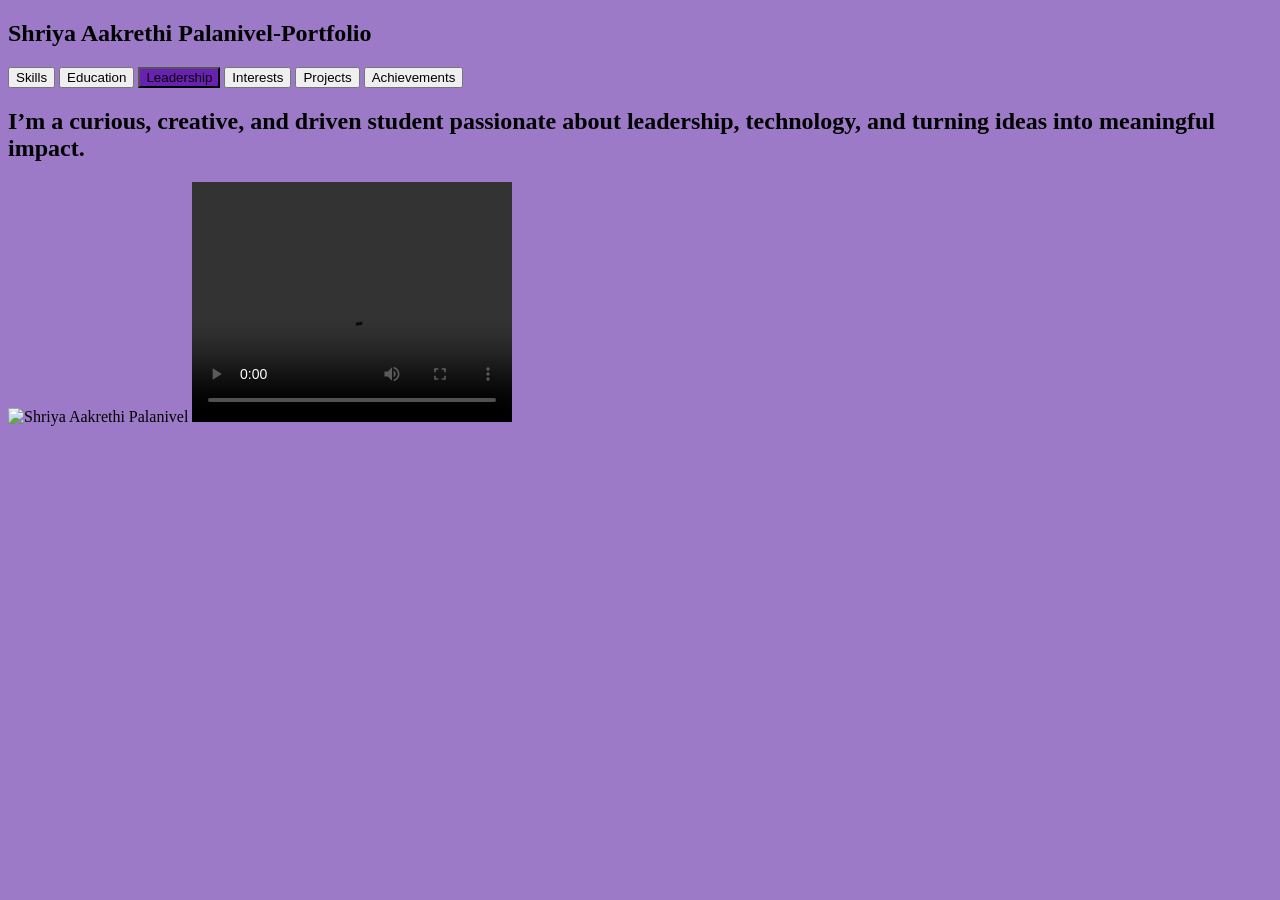
==== index.html @ 146eb7ec "Initial portfolio commit" ====
<!DOCTYPE html>
<html lang="en">
<head>
    <meta charset="UTF-8">
    <meta name="viewport" content="width=device-width, initial-scale=1.0">
    <title>Portfolio</title>
</head>
<style>
    body {
        background-color: rgb(157, 122, 200);
    }
    .leader {
        background-color: rgb(104, 34, 178);
        color: rgb(10, 0, 4);
    }
</style>
<body>
    <section>
    <h1>Shriya Aakrethi Palanivel-Portfolio</h1>
    <a href="https://www.w3schools.com/css/default.asp"><button>Skills</button></a>
    <a href="https://www.w3schools.com/css/default.asp"><button>Education</button></a>
    <a href="https://www.w3schools.com/css/default.asp"><button class="leader">Leadership</button></a>
    <a href="https://www.w3schools.com/css/default.asp"><button>Interests</button></a>
    <a href="https://www.w3schools.com/css/default.asp"><button>Projects</button></a>
    <a href="https://www.w3schools.com/css/default.asp"><button>Achievements</button></a>
    <h2>I’m a curious, creative, and driven student passionate about leadership, technology, and turning ideas into meaningful impact.</h2>
    </section>
    <img src="/Users/palans/Downloads/DSC_8961.JPG" alt="Shriya Aakrethi Palanivel" width="320" height="420"> 
    <video width="320" height="240" controls>
        <source src="/Users/palans/Downloads/11895738-hd_1920_1080_25fps.mp4" type="video/mp4">
    </video>
    <h2></h2>


</body>
</html>
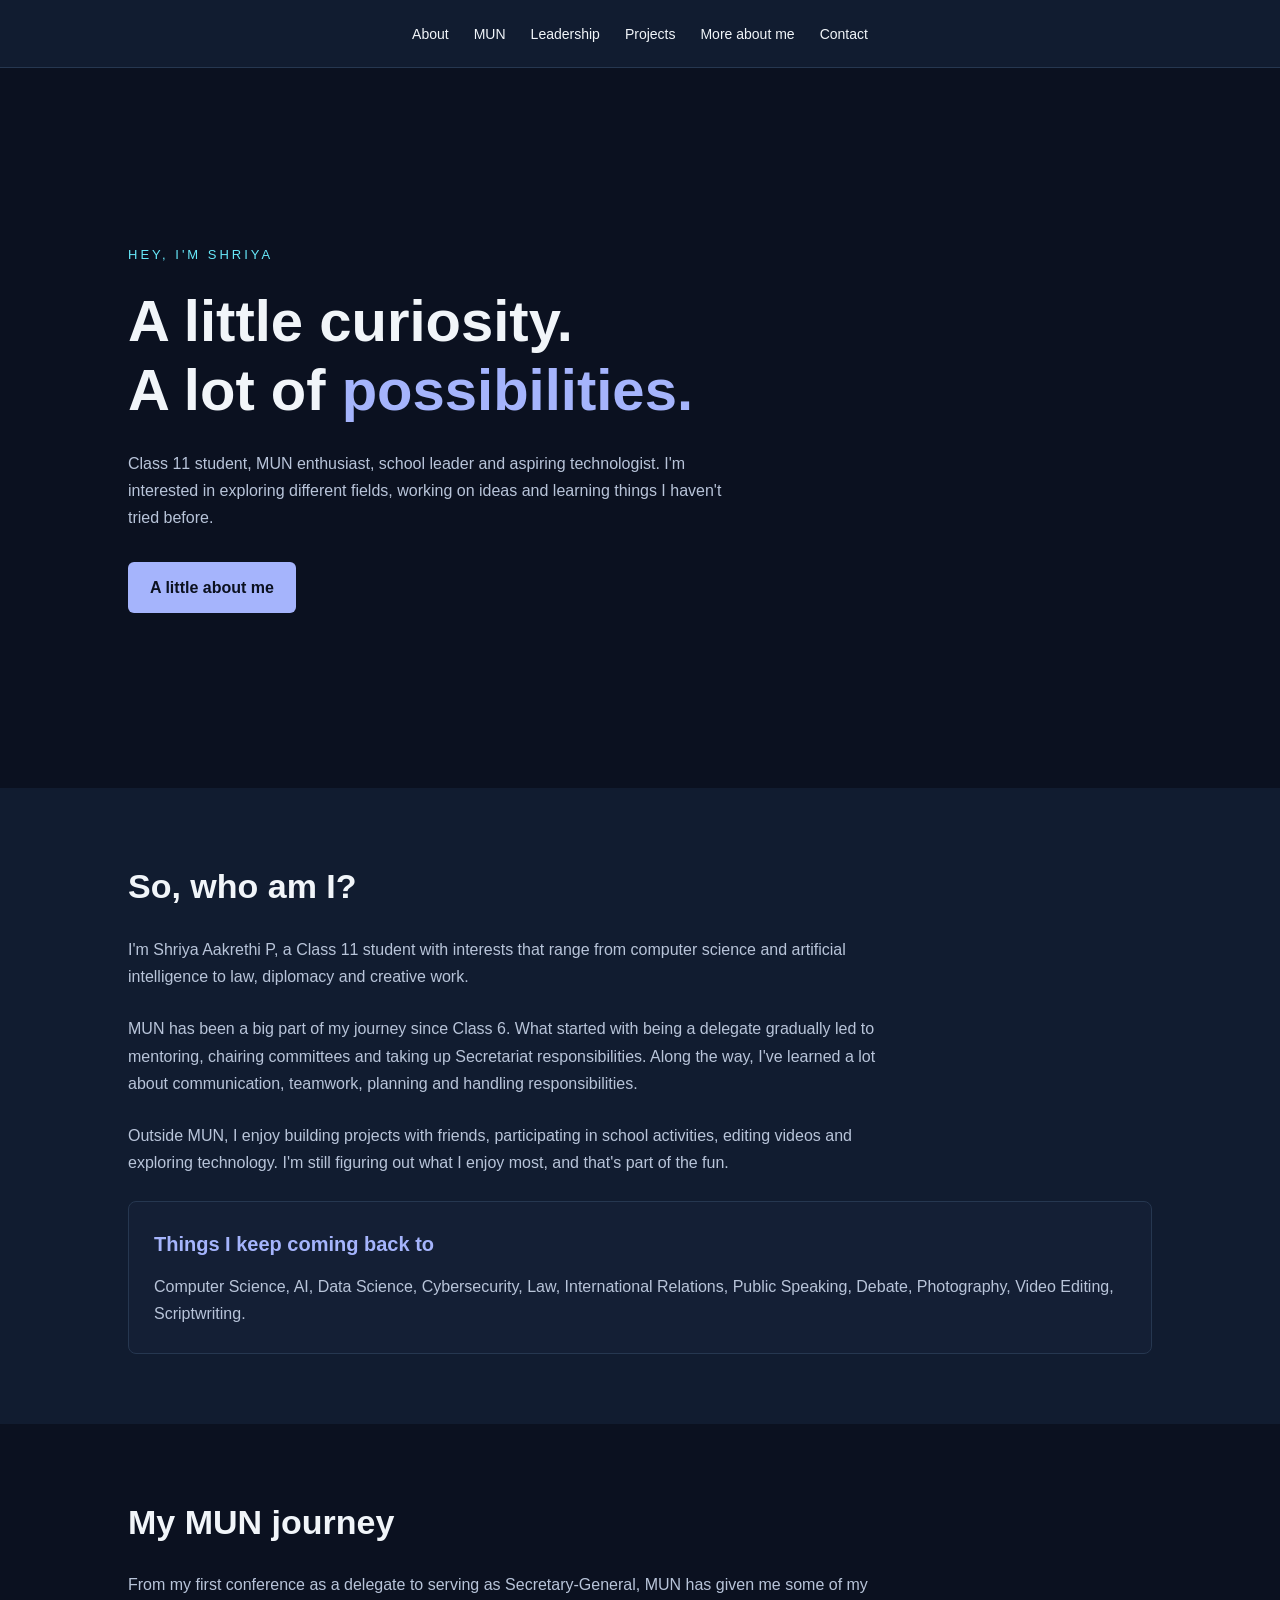
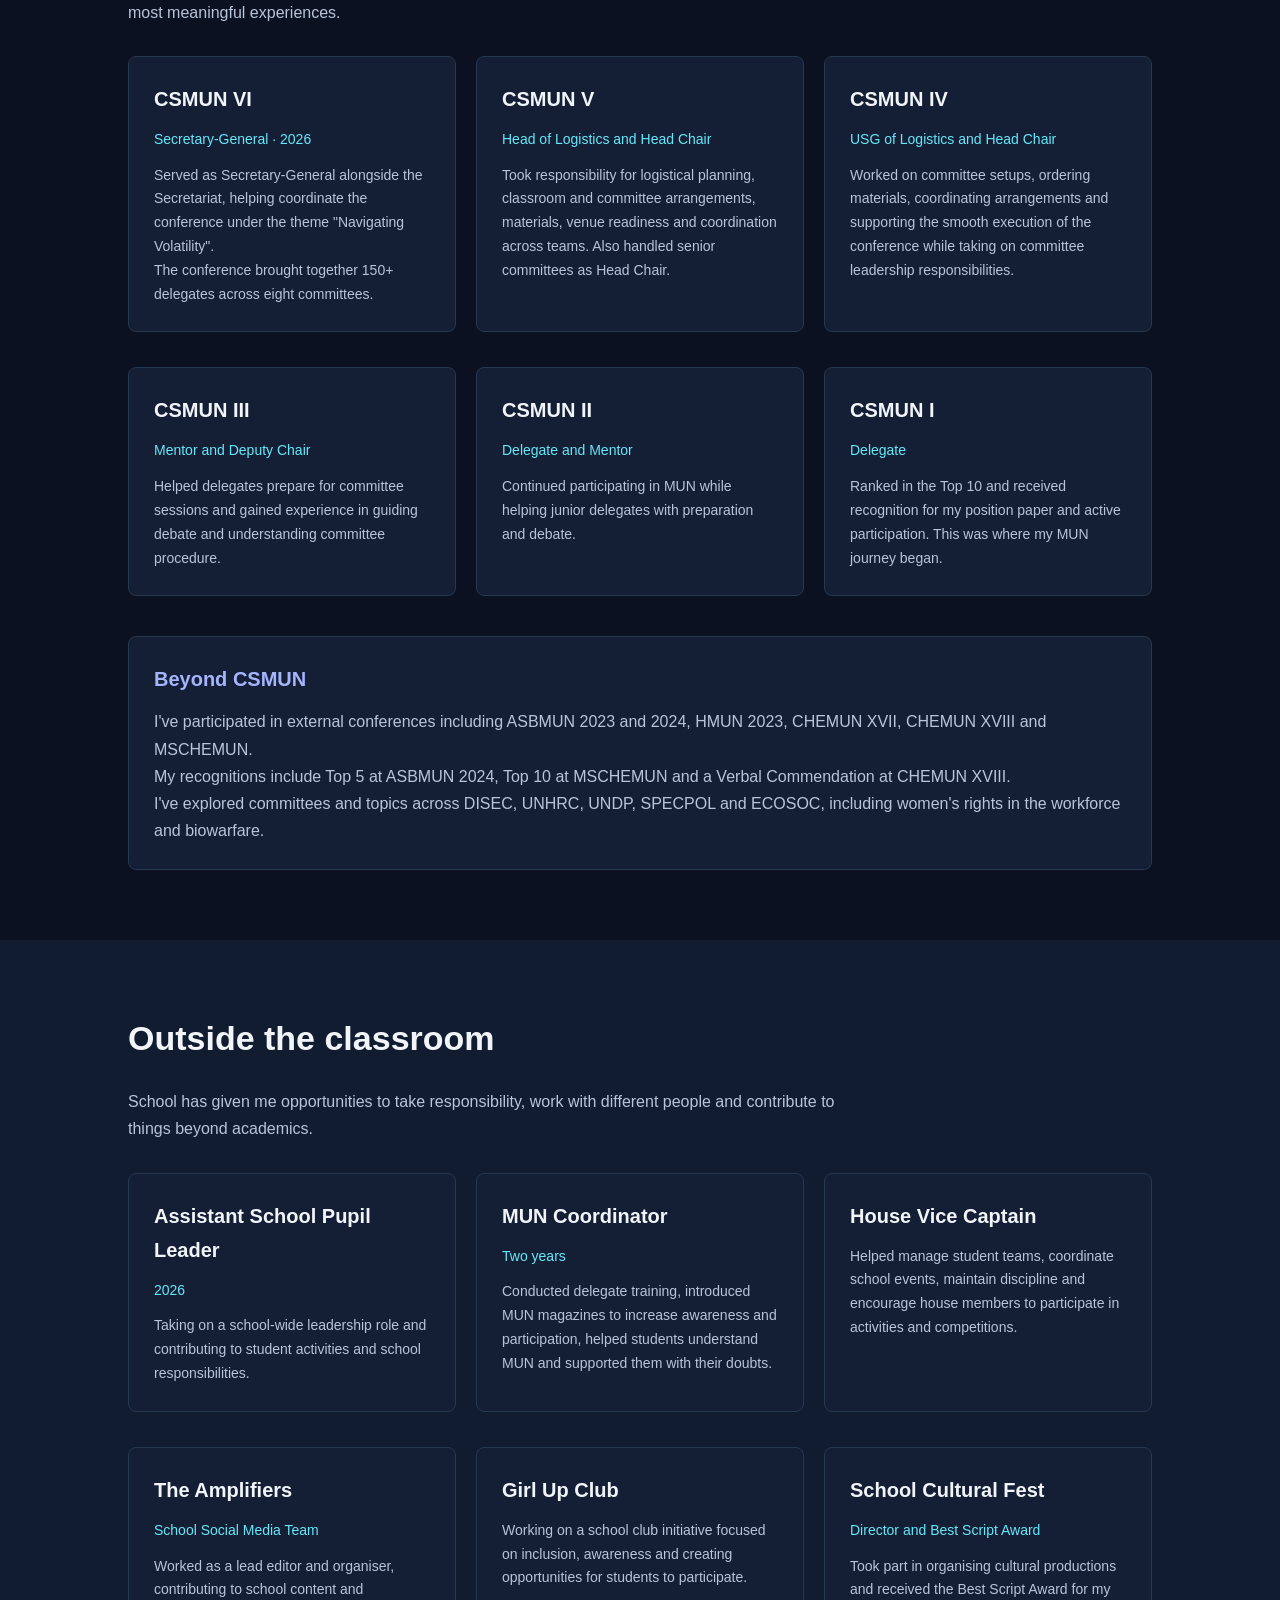
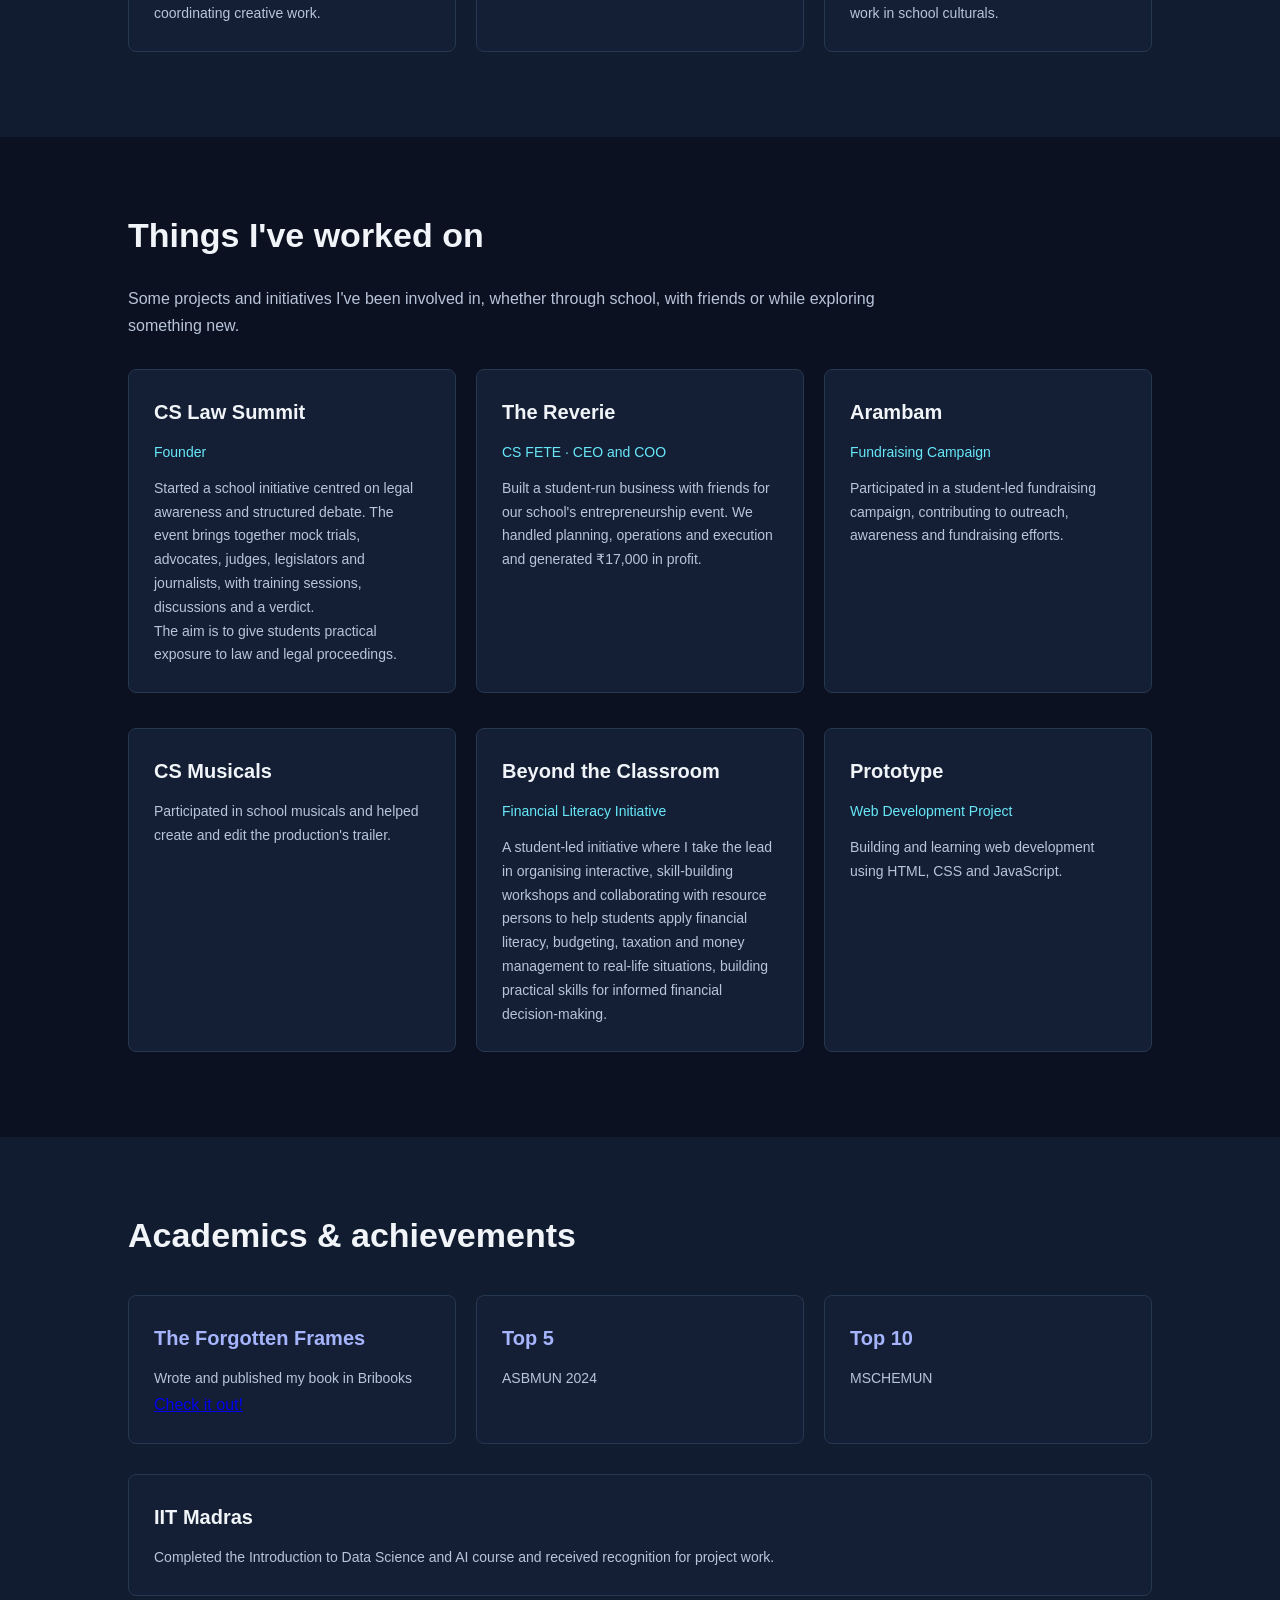
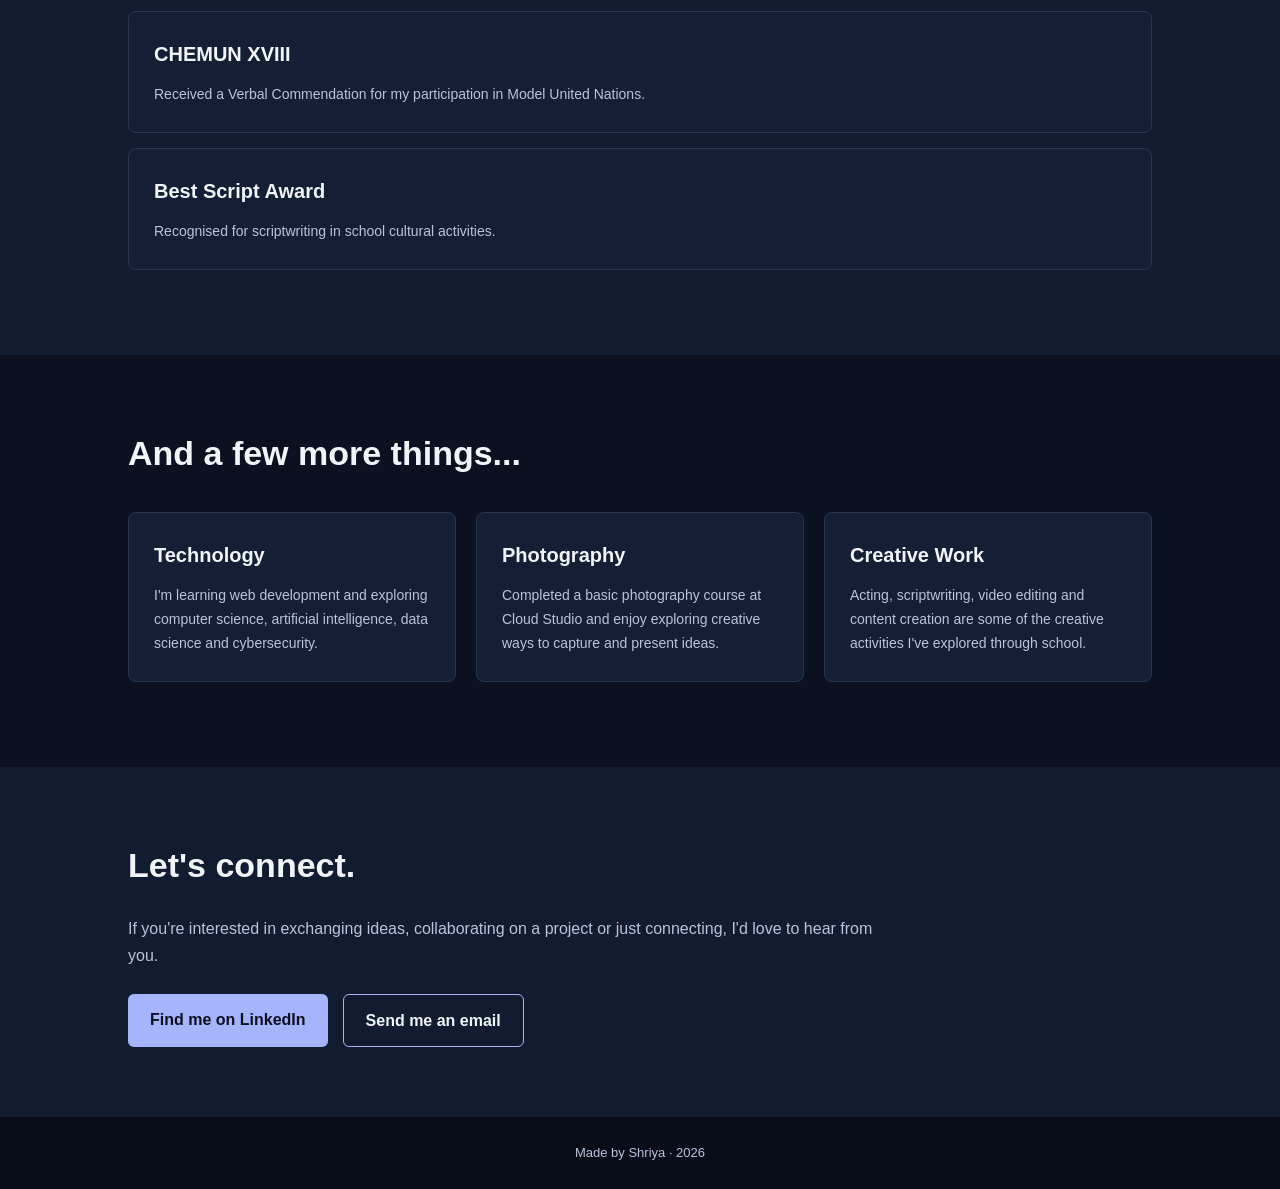
==== commit 49a55e52: "Portfolio" ====
--- a/index.html
+++ b/index.html
@@ -1,36 +1,536 @@
 <!DOCTYPE html>
 <html lang="en">
+
 <head>
     <meta charset="UTF-8">
     <meta name="viewport" content="width=device-width, initial-scale=1.0">
-    <title>Portfolio</title>
+    <title>Shriya | Portfolio</title>
+    <link rel="stylesheet" href="practice.css">
 </head>
-<style>
-    body {
-        background-color: rgb(157, 122, 200);
-    }
-    .leader {
-        background-color: rgb(104, 34, 178);
-        color: rgb(10, 0, 4);
-    }
-</style>
+
 <body>
-    <section>
-    <h1>Shriya Aakrethi Palanivel-Portfolio</h1>
-    <a href="https://www.w3schools.com/css/default.asp"><button>Skills</button></a>
-    <a href="https://www.w3schools.com/css/default.asp"><button>Education</button></a>
-    <a href="https://www.w3schools.com/css/default.asp"><button class="leader">Leadership</button></a>
-    <a href="https://www.w3schools.com/css/default.asp"><button>Interests</button></a>
-    <a href="https://www.w3schools.com/css/default.asp"><button>Projects</button></a>
-    <a href="https://www.w3schools.com/css/default.asp"><button>Achievements</button></a>
-    <h2>I’m a curious, creative, and driven student passionate about leadership, technology, and turning ideas into meaningful impact.</h2>
-    </section>
-    <img src="/Users/palans/Downloads/DSC_8961.JPG" alt="Shriya Aakrethi Palanivel" width="320" height="420"> 
-    <video width="320" height="240" controls>
-        <source src="/Users/palans/Downloads/11895738-hd_1920_1080_25fps.mp4" type="video/mp4">
-    </video>
-    <h2></h2>
-
+
+    <header>
+        <nav>
+            <ul>
+                <li><a href="#about">About</a></li>
+                <li><a href="#mun">MUN</a></li>
+                <li><a href="#leadership">Leadership</a></li>
+                <li><a href="#projects">Projects</a></li>
+                <li><a href="#more">More about me</a></li>
+                <li><a href="#contact">Contact</a></li>
+            </ul>
+        </nav>
+    </header>
+
+
+    <main>
+
+        <!-- Introduction -->
+
+        <section id="home">
+
+            <p class="intro">HEY, I'M SHRIYA</p>
+
+            <h1>
+                A little curiosity.<br>
+                A lot of <span>possibilities.</span>
+            </h1>
+
+            <p class="home-text">
+                Class 11 student, MUN enthusiast, school leader
+                and aspiring technologist. I'm interested in
+                exploring different fields, working on ideas
+                and learning things I haven't tried before.
+            </p>
+
+            <a href="#about" class="button">A little about me</a>
+
+        </section>
+
+
+        <!-- About Me -->
+
+        <section id="about" class="light-section">
+
+            <h2>So, who am I?</h2>
+
+            <p class="description">
+                I'm Shriya Aakrethi P, a Class 11 student with
+                interests that range from computer science and
+                artificial intelligence to law, diplomacy and
+                creative work.
+            </p>
+
+            <p class="description">
+                MUN has been a big part of my journey since
+                Class 6. What started with being a delegate
+                gradually led to mentoring, chairing committees
+                and taking up Secretariat responsibilities.
+                Along the way, I've learned a lot about
+                communication, teamwork, planning and handling
+                responsibilities.
+            </p>
+
+            <p class="description">
+                Outside MUN, I enjoy building projects with
+                friends, participating in school activities,
+                editing videos and exploring technology.
+                I'm still figuring out what I enjoy most,
+                and that's part of the fun.
+            </p>
+
+            <div class="interest-box">
+                <h3>Things I keep coming back to</h3>
+
+                <p>
+                    Computer Science, AI, Data Science,
+                    Cybersecurity, Law, International Relations,
+                    Public Speaking, Debate, Photography,
+                    Video Editing, Scriptwriting.
+                </p>
+            </div>
+
+        </section>
+
+
+        <!-- MUN Journey -->
+
+        <section id="mun">
+
+            <h2>My MUN journey</h2>
+
+            <p class="description">
+                From my first conference as a delegate to serving
+                as Secretary-General, MUN has given me some of
+                my most meaningful experiences.
+            </p>
+
+            <div class="card-container">
+
+                <div class="card">
+                    <h3>CSMUN VI</h3>
+                    <p class="role">Secretary-General · 2026</p>
+
+                    <p>
+                        Served as Secretary-General alongside the
+                        Secretariat, helping coordinate the
+                        conference under the theme
+                        "Navigating Volatility".
+                    </p>
+
+                    <p>
+                        The conference brought together 150+
+                        delegates across eight committees.
+                    </p>
+                </div>
+
+                <div class="card">
+                    <h3>CSMUN V</h3>
+                    <p class="role">Head of Logistics and Head Chair</p>
+
+                    <p>
+                        Took responsibility for logistical planning,
+                        classroom and committee arrangements,
+                        materials, venue readiness and coordination
+                        across teams. Also handled senior committees
+                        as Head Chair.
+                    </p>
+                </div>
+
+                <div class="card">
+                    <h3>CSMUN IV</h3>
+                    <p class="role">USG of Logistics and Head Chair</p>
+
+                    <p>
+                        Worked on committee setups, ordering
+                        materials, coordinating arrangements and
+                        supporting the smooth execution of the
+                        conference while taking on committee
+                        leadership responsibilities.
+                    </p>
+                </div>
+
+                <div class="card">
+                    <h3>CSMUN III</h3>
+                    <p class="role">Mentor and Deputy Chair</p>
+
+                    <p>
+                        Helped delegates prepare for committee
+                        sessions and gained experience in guiding
+                        debate and understanding committee procedure.
+                    </p>
+                </div>
+
+                <div class="card">
+                    <h3>CSMUN II</h3>
+                    <p class="role">Delegate and Mentor</p>
+
+                    <p>
+                        Continued participating in MUN while
+                        helping junior delegates with preparation
+                        and debate.
+                    </p>
+                </div>
+
+                <div class="card">
+                    <h3>CSMUN I</h3>
+                    <p class="role">Delegate</p>
+
+                    <p>
+                        Ranked in the Top 10 and received recognition
+                        for my position paper and active participation.
+                        This was where my MUN journey began.
+                    </p>
+                </div>
+
+            </div>
+
+
+            <div class="interest-box">
+                <h3>Beyond CSMUN</h3>
+
+                <p>
+                    I've participated in external conferences
+                    including ASBMUN 2023 and 2024, HMUN 2023,
+                    CHEMUN XVII, CHEMUN XVIII and MSCHEMUN.
+                </p>
+
+                <p>
+                    My recognitions include Top 5 at ASBMUN 2024,
+                    Top 10 at MSCHEMUN and a Verbal Commendation
+                    at CHEMUN XVIII.
+                </p>
+
+                <p>
+                    I've explored committees and topics across
+                    DISEC, UNHRC, UNDP, SPECPOL and ECOSOC,
+                    including women's rights in the workforce
+                    and biowarfare.
+                </p>
+            </div>
+
+        </section>
+
+
+        <!-- School Leadership -->
+
+        <section id="leadership" class="light-section">
+
+            <h2>Outside the classroom</h2>
+
+            <p class="description">
+                School has given me opportunities to take
+                responsibility, work with different people
+                and contribute to things beyond academics.
+            </p>
+
+            <div class="card-container">
+
+                <div class="card">
+                    <h3>Assistant School Pupil Leader</h3>
+                    <p class="role">2026</p>
+
+                    <p>
+                        Taking on a school-wide leadership role
+                        and contributing to student activities
+                        and school responsibilities.
+                    </p>
+                </div>
+
+                <div class="card">
+                    <h3>MUN Coordinator</h3>
+                    <p class="role">Two years</p>
+
+                    <p>
+                        Conducted delegate training, introduced
+                        MUN magazines to increase awareness and
+                        participation, helped students understand
+                        MUN and supported them with their doubts.
+                    </p>
+                </div>
+
+                <div class="card">
+                    <h3>House Vice Captain</h3>
+
+                    <p>
+                        Helped manage student teams, coordinate
+                        school events, maintain discipline and
+                        encourage house members to participate
+                        in activities and competitions.
+                    </p>
+                </div>
+
+                <div class="card">
+                    <h3>The Amplifiers</h3>
+                    <p class="role">School Social Media Team</p>
+
+                    <p>
+                        Worked as a lead editor and organiser,
+                        contributing to school content and
+                        coordinating creative work.
+                    </p>
+                </div>
+
+                <div class="card">
+                    <h3>Girl Up Club</h3>
+
+                    <p>
+                        Working on a school club initiative
+                        focused on inclusion, awareness and
+                        creating opportunities for students
+                        to participate.
+                    </p>
+                </div>
+
+                <div class="card">
+                    <h3>School Cultural Fest</h3>
+                    <p class="role">Director and Best Script Award</p>
+
+                    <p>
+                        Took part in organising cultural
+                        productions and received the Best Script
+                        Award for my work in school culturals.
+                    </p>
+                </div>
+
+            </div>
+
+        </section>
+
+
+        <!-- Projects -->
+
+        <section id="projects">
+
+            <h2>Things I've worked on</h2>
+
+            <p class="description">
+                Some projects and initiatives I've been involved
+                in, whether through school, with friends or
+                while exploring something new.
+            </p>
+
+            <div class="card-container">
+
+                <div class="card">
+                    <h3>CS Law Summit</h3>
+                    <p class="role">Founder</p>
+
+                    <p>
+                        Started a school initiative centred on
+                        legal awareness and structured debate.
+                        The event brings together mock trials,
+                        advocates, judges, legislators and
+                        journalists, with training sessions,
+                        discussions and a verdict.
+                    </p>
+
+                    <p>
+                        The aim is to give students practical
+                        exposure to law and legal proceedings.
+                    </p>
+                </div>
+
+                <div class="card">
+                    <h3>The Reverie</h3>
+                    <p class="role">CS FETE · CEO and COO</p>
+
+                    <p>
+                        Built a student-run business with friends
+                        for our school's entrepreneurship event.
+                        We handled planning, operations and
+                        execution and generated ₹17,000 in profit.
+                    </p>
+                </div>
+
+                <div class="card">
+                    <h3>Arambam</h3>
+                    <p class="role">Fundraising Campaign</p>
+
+                    <p>
+                        Participated in a student-led fundraising
+                        campaign, contributing to outreach,
+                        awareness and fundraising efforts.
+                    </p>
+                </div>
+
+                <div class="card">
+                    <h3>CS Musicals</h3>
+
+                    <p>
+                        Participated in school musicals and
+                        helped create and edit the production's
+                        trailer.
+                    </p>
+                </div>
+
+                <div class="card">
+                    <h3>Beyond the Classroom</h3>
+                    <p class="role">Financial Literacy Initiative</p>
+
+                    <p>
+                        A student-led initiative where I take the lead in organising interactive, skill-building workshops and collaborating with resource persons to help students apply financial literacy, budgeting, taxation and money management to real-life situations, building practical skills for informed financial decision-making.
+                    </p>
+                </div>
+
+                <div class="card">
+                    <h3>Prototype</h3>
+                    <p class="role">Web Development Project</p>
+
+                    <p>
+                        Building and learning web development using HTML, CSS and JavaScript. 
+                    </p>
+                </div>
+
+            </div>
+
+        </section>
+
+
+        <!-- Academics and Achievements -->
+
+        <section id="achievements" class="light-section">
+
+            <h2>Academics & achievements</h2>
+
+            <div class="achievement-container">
+
+                <div class="achievement">
+                    <h3>The Forgotten Frames</h3>
+                    <p>Wrote and published my book in Bribooks</p>
+                    <a href="https://www.bribooks.com/bookstore/the-forgotten-frames/?srsltid=AYCX9vIEyPFC4JYP1ghCQ3JldR5nYE9hIWElgOTMwWXjQ63DxE89R3im" target="_blank" rel="noopener noreferrer">Check it out!</a>
+                </div>
+
+                <div class="achievement">
+                    <h3>Top 5</h3>
+                    <p>ASBMUN 2024</p>
+                </div>
+
+                <div class="achievement">
+                    <h3>Top 10</h3>
+                    <p>MSCHEMUN</p>
+                </div>
+
+            </div>
+
+            <div class="card">
+                <h3>IIT Madras</h3>
+
+                <p>
+                    Completed the Introduction to Data Science
+                    and AI course and received recognition for
+                    project work.
+                </p>
+            </div>
+
+            <div class="card">
+                <h3>CHEMUN XVIII</h3>
+
+                <p>
+                    Received a Verbal Commendation for my
+                    participation in Model United Nations.
+                </p>
+            </div>
+
+            <div class="card">
+                <h3>Best Script Award</h3>
+
+                <p>
+                    Recognised for scriptwriting in school
+                    cultural activities.
+                </p>
+            </div>
+
+            
+
+        </section>
+
+
+        <!-- Other Interests -->
+
+        <section id="more">
+
+            <h2>And a few more things...</h2>
+
+            <div class="card-container">
+
+                <div class="card">
+                    <h3>Technology</h3>
+
+                    <p>
+                        I'm learning web development and exploring
+                        computer science, artificial intelligence,
+                        data science and cybersecurity.
+                    </p>
+                </div>
+
+                <div class="card">
+                    <h3>Photography</h3>
+
+                    <p>
+                        Completed a basic photography course
+                        at Cloud Studio and enjoy exploring
+                        creative ways to capture and present ideas.
+                    </p>
+                </div>
+
+                <div class="card">
+                    <h3>Creative Work</h3>
+
+                    <p>
+                        Acting, scriptwriting, video editing
+                        and content creation are some of the
+                        creative activities I've explored
+                        through school.
+                    </p>
+                </div>
+
+            </div>
+
+        </section>
+
+
+        <!-- Contact -->
+
+        <section id="contact" class="contact-section">
+
+            <h2>Let's connect.</h2>
+
+            <p class="description">
+                If you're interested in exchanging ideas,
+                collaborating on a project or just connecting,
+                I'd love to hear from you.
+            </p>
+
+            <div class="contact-links">
+
+                <a
+                    href="https://www.linkedin.com/in/shriya-aakrethi-palanivel-a01959285/?isSelfProfile=true"
+            
+                    class="button"
+                >
+                    Find me on LinkedIn
+                </a>
+
+                <a
+                    href="mailto:shriyaaakrethipalanivel@gmail.com"
+                    class="button email-button"
+                >
+                    Send me an email
+                </a>
+
+            </div>
+
+        </section>
+
+    </main>
+
+
+    <footer>
+        <p>Made by Shriya · 2026</p>
+    </footer>
 
 </body>
+
 </html>
--- a/practice.css
+++ b/practice.css
@@ -0,0 +1,270 @@
+/* General styling */
+
+* {
+    margin: 0;
+    padding: 0;
+    box-sizing: border-box;
+}
+
+html {
+    scroll-behavior: smooth;
+}
+
+body {
+    background-color: #0B1120;
+    color: #F1F5F9;
+    font-family: Arial, Helvetica, sans-serif;
+    line-height: 1.7;
+}
+
+section {
+    padding: 70px 10%;
+    scroll-margin-top: 20px;
+}
+
+h2 {
+    font-size: 34px;
+    margin-bottom: 20px;
+}
+
+h3 {
+    font-size: 20px;
+    margin-bottom: 12px;
+}
+
+p {
+    color: #B8C4D9;
+}
+
+.description {
+    max-width: 750px;
+    margin-bottom: 25px;
+}
+
+
+/* Navigation */
+
+header {
+    background-color: #111C30;
+    padding: 20px 10%;
+    border-bottom: 1px solid #263750;
+}
+
+nav ul {
+    list-style: none;
+    display: flex;
+    justify-content: center;
+    gap: 25px;
+    flex-wrap: wrap;
+}
+
+nav a {
+    color: #F1F5F9;
+    text-decoration: none;
+    font-size: 14px;
+}
+
+nav a:hover {
+    color: #67E8F9;
+}
+
+
+/* Home section */
+
+#home {
+    min-height: 80vh;
+    display: flex;
+    flex-direction: column;
+    justify-content: center;
+    align-items: flex-start;
+    background-color: #0B1120;
+}
+
+.intro {
+    color: #67E8F9;
+    font-size: 13px;
+    letter-spacing: 3px;
+    margin-bottom: 20px;
+}
+
+#home h1 {
+    font-size: 58px;
+    line-height: 1.2;
+    margin-bottom: 25px;
+}
+
+#home h1 span {
+    color: #A5B4FC;
+}
+
+.home-text {
+    max-width: 600px;
+    margin-bottom: 30px;
+}
+
+.button {
+    display: inline-block;
+    background-color: #A5B4FC;
+    color: #0B1120;
+    padding: 12px 22px;
+    border-radius: 6px;
+    text-decoration: none;
+    font-weight: bold;
+}
+
+.button:hover {
+    background-color: #67E8F9;
+}
+
+
+/* Alternate section background */
+
+.light-section {
+    background-color: #111C30;
+}
+
+
+/* Cards */
+
+.card-container {
+    display: flex;
+    flex-wrap: wrap;
+    gap: 20px;
+    margin-top: 30px;
+}
+
+.card {
+    background-color: #141F35;
+    border: 1px solid #263750;
+    border-radius: 8px;
+    padding: 25px;
+    margin-bottom: 15px;
+}
+
+.card-container .card {
+    flex: 1;
+    min-width: 250px;
+}
+
+.card p {
+    font-size: 14px;
+}
+
+.role {
+    color: #67E8F9;
+    margin-bottom: 12px;
+}
+
+
+
+.interest-box {
+    background-color: #141F35;
+    border: 1px solid #263750;
+    border-radius: 8px;
+    padding: 25px;
+    margin-top: 25px;
+}
+
+.interest-box h3 {
+    color: #A5B4FC;
+}
+
+
+/* Achievements */
+
+.achievement-container {
+    display: flex;
+    flex-wrap: wrap;
+    gap: 20px;
+    margin: 30px 0;
+}
+
+.achievement {
+    background-color: #141F35;
+    border: 1px solid #263750;
+    border-radius: 8px;
+    padding: 25px;
+    flex: 1;
+    min-width: 150px;
+}
+
+.achievement h3 {
+    color: #A5B4FC;
+}
+
+.achievement p {
+    font-size: 14px;
+}
+
+
+/* Contact */
+
+.contact-section {
+    background-color: #111C30;
+}
+
+.contact-links {
+    display: flex;
+    flex-wrap: wrap;
+    gap: 15px;
+    margin-top: 25px;
+}
+
+.email-button {
+    background-color: transparent;
+    color: #F1F5F9;
+    border: 1px solid #A5B4FC;
+}
+
+.email-button:hover {
+    background-color: #67E8F9;
+    color: #0B1120;
+}
+
+
+/* Footer */
+
+footer {
+    background-color: #080D18;
+    padding: 25px 10%;
+    text-align: center;
+}
+
+footer p {
+    font-size: 13px;
+}
+
+
+/* Mobile screens */
+
+@media (max-width: 600px) {
+
+    header {
+        padding: 20px 5%;
+    }
+
+    nav ul {
+        gap: 12px;
+    }
+
+    nav a {
+        font-size: 12px;
+    }
+
+    section {
+        padding: 55px 7%;
+    }
+
+    #home h1 {
+        font-size: 40px;
+    }
+
+    h2 {
+        font-size: 28px;
+    }
+
+    .card-container .card {
+        min-width: 100%;
+    }
+
+}
